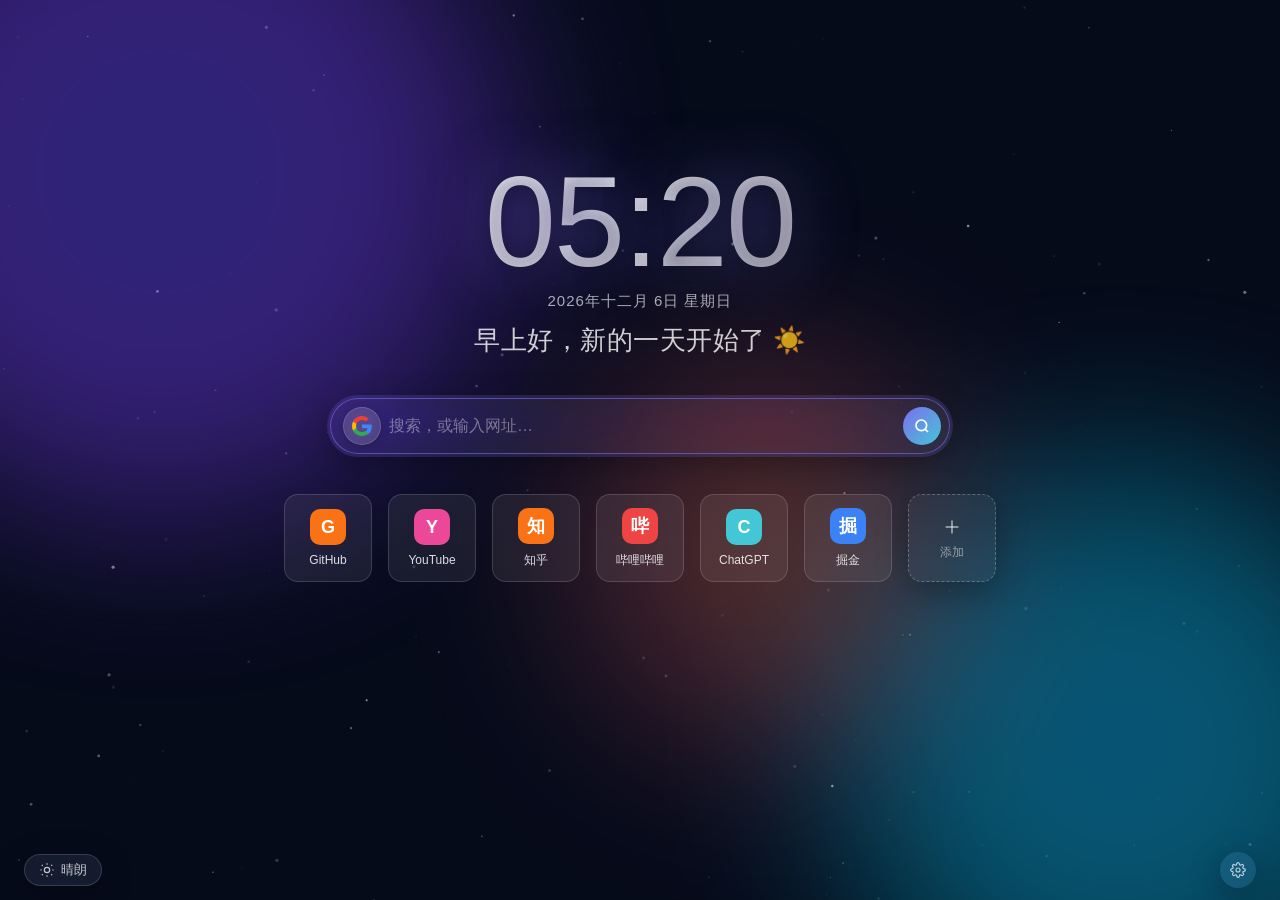
==== newtab-extension/newtab.html @ e69515d2 "feat: Lumina 新标签页扩展开发与优化（右键菜单、丝滑拖拽、Edge云同步、备份恢复）" ====
<!DOCTYPE html>
<html lang="zh-CN">
<head>
  <meta charset="UTF-8" />
  <meta name="viewport" content="width=device-width, initial-scale=1.0" />
  <title>Lumina</title>
  <link rel="stylesheet" href="newtab.css" />
</head>
<body>

  <!-- 粒子画布 -->
  <canvas id="particle-canvas"></canvas>

  <!-- 动态背景光晕 -->
  <div class="bg-orbs">
    <div class="orb orb-1"></div>
    <div class="orb orb-2"></div>
    <div class="orb orb-3"></div>
  </div>

  <!-- 主内容 -->
  <main class="main-content">

    <!-- 顶部：时间 + 问候 -->
    <section class="hero">
      <div class="clock-wrapper">
        <div class="clock" id="clock">00:00</div>
        <div class="date" id="date-display">加载中...</div>
      </div>
      <div class="greeting" id="greeting">你好！</div>
    </section>

    <!-- 搜索栏 -->
    <section class="search-section">
      <div class="search-container glass-card">
        <button class="engine-btn" id="engine-btn" title="切换搜索引擎">
          <span class="engine-icon" id="engine-icon">G</span>
        </button>
        <input
          type="text"
          id="search-input"
          class="search-input"
          placeholder="搜索，或输入网址…"
          autocomplete="off"
          autofocus
        />
        <button class="search-submit" id="search-submit" title="搜索">
          <svg viewBox="0 0 24 24" fill="none" stroke="currentColor" stroke-width="2.5">
            <circle cx="11" cy="11" r="8"/>
            <path d="m21 21-4.35-4.35"/>
          </svg>
        </button>
      </div>
      <!-- 引擎选择浮层 -->
      <div class="engine-picker glass-card" id="engine-picker">
        <button class="ep-item" data-engine="google">
          <span class="ep-badge ep-google">
            <svg viewBox="0 0 24 24" width="18" height="18">
              <path fill="#4285F4" d="M23.745 12.27c0-.7-.06-1.4-.19-2.07H12v4.51h6.6c-.29 1.52-1.14 2.82-2.4 3.68v3.05h3.88c2.27-2.09 3.665-5.17 3.665-9.17Z"/>
              <path fill="#34A853" d="M12 24c3.24 0 5.95-1.08 7.93-2.91l-3.88-3.05c-1.08.72-2.45 1.16-4.05 1.16-3.12 0-5.77-2.1-6.72-4.93H1.25v3.15C3.26 21.36 7.34 24 12 24Z"/>
              <path fill="#FBBC05" d="M5.28 14.27c-.25-.72-.38-1.49-.38-2.27s.13-1.55.38-2.27V6.58H1.25C.45 8.18 0 9.99 0 12s.45 3.82 1.25 5.42l4.03-3.15Z"/>
              <path fill="#EA4335" d="M12 4.75c1.77 0 3.35.61 4.6 1.8l3.42-3.42C17.95 1.19 15.24 0 12 0 7.34 0 3.26 2.64 1.25 6.58l4.03 3.15c.95-2.83 3.6-4.98 6.72-4.98Z"/>
            </svg>
          </span>
          <span>Google</span>
        </button>
        <button class="ep-item" data-engine="bing">
          <span class="ep-badge ep-bing">
            <svg viewBox="0 0 24 24" width="18" height="18">
              <path fill="#008373" d="M5 2.5v17.2l5.3 3.3 8.2-4.6v-5.8l-5.8-2.1v-3.8l-7.7-4.2z"/>
              <path fill="#00B294" d="M10.3 8.3l5.9 3.1v3.9l-5.9 3.3V8.3z"/>
              <path fill="#43D6B5" opacity="0.7" d="M10.3 18.6l5.9-3.3v-3.9l-5.9 3.3v3.9z"/>
            </svg>
          </span>
          <span>Bing</span>
        </button>
        <button class="ep-item" data-engine="baidu">
          <span class="ep-badge ep-baidu">
            <svg viewBox="0 0 24 24" width="18" height="18">
              <ellipse cx="6.5" cy="7.8" rx="2" ry="2.7" fill="#2932E1" transform="rotate(-20 6.5 7.8)"/>
              <ellipse cx="17.5" cy="7.8" rx="2" ry="2.7" fill="#2932E1" transform="rotate(20 17.5 7.8)"/>
              <ellipse cx="10.2" cy="4.8" rx="1.8" ry="2.5" fill="#2932E1" transform="rotate(-6 10.2 4.8)"/>
              <ellipse cx="13.8" cy="4.8" rx="1.8" ry="2.5" fill="#2932E1" transform="rotate(6 13.8 4.8)"/>
              <path fill="#DE0F17" d="M12 8.4c-3.6 0-5.8 2.3-5.8 5.2 0 2.7 1.7 4.9 4.2 5.5.6.1 1 .6 1.1 1.2.1.7.7 1.2 1.5 1.2.8 0 1.4-.5 1.5-1.2.1-.6.5-1.1 1.1-1.2 2.5-.6 4.2-2.8 4.2-5.5 0-2.9-2.2-5.2-5.8-5.2h-2z"/>
              <path fill="#FFFFFF" d="M9.8 11.5h4.4v1.4H9.8zm.8 2.4h2.8v1.3h-2.8z"/>
            </svg>
          </span>
          <span>百度</span>
        </button>
        <button class="ep-item" data-engine="duckduckgo">
          <span class="ep-badge ep-duckduckgo">
            <svg viewBox="0 0 24 24" width="18" height="18">
              <circle cx="12" cy="12" r="10.5" fill="#DE5833"/>
              <path fill="#FFFFFF" d="M15.4 12.2c-.2-.1-.5-.2-.7-.2-.2-.5-.6-1-1.1-1.3.3-.4.5-.9.5-1.4 0-1.5-1.2-2.7-2.7-2.7-.4 0-.8.1-1.2.3-.2-.5-.7-.9-1.3-.9-1 0-1.7.9-1.5 1.9l.4 1.7c-.4.4-.7.9-.7 1.5 0 .9.6 1.7 1.4 1.9v1.2c0 .6.5 1.1 1.1 1.1h3.6c.6 0 1.1-.5 1.1-1.1v-.8c.7-.2 1.2-.8 1.2-1.5 0-.5-.3-1-.6-1.2z"/>
              <circle cx="10.2" cy="8.2" r=".7" fill="#2E3440"/>
              <path fill="#F59E0B" d="M14.5 11c.8 0 1.5-.4 1.8-1-.5-.2-1.1-.3-1.8-.3v1.3z"/>
              <path fill="#10B981" d="M11 13.5h2.5v1.2H11z"/>
            </svg>
          </span>
          <span>DuckDuckGo</span>
        </button>
      </div>
    </section>

    <!-- 快捷方式网格 -->
    <section class="shortcuts-section">
      <div class="shortcuts-grid" id="shortcuts-grid">
        <!-- 由 JS 动态渲染 -->
      </div>
      <button class="add-shortcut-btn glass-card" id="add-btn" title="添加快捷方式">
        <svg viewBox="0 0 24 24" fill="none" stroke="currentColor" stroke-width="2">
          <line x1="12" y1="5" x2="12" y2="19"/><line x1="5" y1="12" x2="19" y2="12"/>
        </svg>
        <span>添加</span>
      </button>
    </section>

  </main>

  <!-- 底部工具栏 -->
  <footer class="footer">
    <div class="footer-left">
      <span id="weather-placeholder" class="weather-pill glass-card">
        <svg viewBox="0 0 24 24" fill="none" stroke="currentColor" stroke-width="1.8" width="16" height="16">
          <circle cx="12" cy="12" r="4"/><path d="M12 2v2M12 20v2M4.22 4.22l1.42 1.42M18.36 18.36l1.42 1.42M2 12h2M20 12h2M4.22 19.78l1.42-1.42M18.36 5.64l1.42-1.42"/>
        </svg>
        晴朗
      </span>
    </div>
    <div class="footer-right">
      <button class="footer-btn glass-card" id="settings-btn" title="设置">
        <svg viewBox="0 0 24 24" fill="none" stroke="currentColor" stroke-width="1.8" width="16" height="16">
          <circle cx="12" cy="12" r="3"/>
          <path d="M19.4 15a1.65 1.65 0 0 0 .33 1.82l.06.06a2 2 0 0 1-2.83 2.83l-.06-.06a1.65 1.65 0 0 0-1.82-.33 1.65 1.65 0 0 0-1 1.51V21a2 2 0 0 1-4 0v-.09A1.65 1.65 0 0 0 9 19.4a1.65 1.65 0 0 0-1.82.33l-.06.06a2 2 0 0 1-2.83-2.83l.06-.06A1.65 1.65 0 0 0 4.68 15a1.65 1.65 0 0 0-1.51-1H3a2 2 0 0 1 0-4h.09A1.65 1.65 0 0 0 4.6 9a1.65 1.65 0 0 0-.33-1.82l-.06-.06a2 2 0 0 1 2.83-2.83l.06.06A1.65 1.65 0 0 0 9 4.68a1.65 1.65 0 0 0 1-1.51V3a2 2 0 0 1 4 0v.09a1.65 1.65 0 0 0 1 1.51 1.65 1.65 0 0 0 1.82-.33l.06-.06a2 2 0 0 1 2.83 2.83l-.06.06A1.65 1.65 0 0 0 19.4 9a1.65 1.65 0 0 0 1.51 1H21a2 2 0 0 1 0 4h-.09a1.65 1.65 0 0 0-1.51 1z"/>
        </svg>
      </button>
    </div>
  </footer>

  <!-- 添加快捷方式弹窗 -->
  <div class="modal-overlay" id="modal-overlay" hidden>
    <div class="modal glass-card">
      <h3 class="modal-title">添加快捷方式</h3>
      <label>
        <span>名称</span>
        <input type="text" id="shortcut-name" placeholder="例：GitHub" maxlength="20" />
      </label>
      <label>
        <span>网址</span>
        <input type="url" id="shortcut-url" placeholder="https://github.com" />
      </label>
      <div class="modal-actions">
        <button class="btn-cancel" id="modal-cancel">取消</button>
        <button class="btn-confirm" id="modal-confirm">添加</button>
      </div>
    </div>
  </div>

  <!-- 快捷方式右键上下文菜单 -->
  <div class="context-menu glass-card" id="context-menu" hidden>
    <button class="ctx-item" id="ctx-open-new">
      <svg viewBox="0 0 24 24" fill="none" stroke="currentColor" stroke-width="2" width="15" height="15">
        <path d="M18 13v6a2 2 0 0 1-2 2H5a2 2 0 0 1-2-2V8a2 2 0 0 1 2-2h6"/>
        <polyline points="15 3 21 3 21 9"/>
        <line x1="10" y1="14" x2="21" y2="3"/>
      </svg>
      <span>在新标签页打开</span>
    </button>
    <button class="ctx-item" id="ctx-copy-url">
      <svg viewBox="0 0 24 24" fill="none" stroke="currentColor" stroke-width="2" width="15" height="15">
        <rect x="9" y="9" width="13" height="13" rx="2" ry="2"/>
        <path d="M5 15H4a2 2 0 0 1-2-2V4a2 2 0 0 1 2-2h9a2 2 0 0 1 2 2v1"/>
      </svg>
      <span>复制链接</span>
    </button>
    <div class="ctx-divider"></div>
    <button class="ctx-item" id="ctx-edit">
      <svg viewBox="0 0 24 24" fill="none" stroke="currentColor" stroke-width="2" width="15" height="15">
        <path d="M11 4H4a2 2 0 0 0-2 2v14a2 2 0 0 0 2 2h14a2 2 0 0 0 2-2v-7"/>
        <path d="M18.5 2.5a2.121 2.121 0 0 1 3 3L12 15l-4 1 1-4 9.5-9.5z"/>
      </svg>
      <span>编辑快捷方式</span>
    </button>
    <button class="ctx-item ctx-danger" id="ctx-delete">
      <svg viewBox="0 0 24 24" fill="none" stroke="currentColor" stroke-width="2" width="15" height="15">
        <polyline points="3 6 5 6 21 6"/>
        <path d="M19 6v14a2 2 0 0 1-2 2H7a2 2 0 0 1-2-2V6m3 0V4a2 2 0 0 1 2-2h4a2 2 0 0 1 2 2v2"/>
      </svg>
      <span>删除</span>
    </button>
  </div>

  <!-- 设置面板弹窗 -->
  <div class="modal-overlay" id="settings-overlay" hidden>
    <div class="modal glass-card settings-modal">
      <div class="settings-header">
        <h3 class="modal-title">设置 & 数据备份</h3>
        <button class="settings-close-btn" id="settings-close" title="关闭">&times;</button>
      </div>

      <!-- 云同步卡片 -->
      <div class="settings-section glass-subcard">
        <div class="settings-section-title">
          <svg viewBox="0 0 24 24" fill="none" stroke="currentColor" stroke-width="2" width="16" height="16">
            <path d="M17.5 19H9a7 7 0 1 1 6.71-9h1.79a4.5 4.5 0 1 1 0 9Z"/>
          </svg>
          <span>云端账号同步</span>
          <span class="sync-badge" id="sync-status-badge">已启用</span>
        </div>
        <p class="settings-desc" id="sync-provider-desc">
          基于浏览器账号（Microsoft Edge / Google Chrome）原生同步服务，数据随您的浏览器账号跨设备自动实时同步。
        </p>
        <div class="settings-btn-row">
          <button class="sub-btn" id="btn-sync-now">
            <svg viewBox="0 0 24 24" fill="none" stroke="currentColor" stroke-width="2" width="14" height="14">
              <path d="M21.5 2v6h-6M2.5 22v-6h6M2 11.5a10 10 0 0 1 18.8-4.3M22 12.5a10 10 0 0 1-18.8 4.2"/>
            </svg>
            <span>立即同步云端</span>
          </button>
        </div>
      </div>

      <!-- 本地文件备份与恢复 -->
      <div class="settings-section glass-subcard">
        <div class="settings-section-title">
          <svg viewBox="0 0 24 24" fill="none" stroke="currentColor" stroke-width="2" width="16" height="16">
            <path d="M21 15v4a2 2 0 0 1-2 2H5a2 2 0 0 1-2-2v-4"/>
            <polyline points="7 10 12 15 17 10"/>
            <line x1="12" y1="15" x2="12" y2="3"/>
          </svg>
          <span>本地文件备份</span>
        </div>
        <p class="settings-desc">
          将所有快捷方式和设置打包导出为 JSON 备份文件，或从备份文件导入还原。
        </p>
        <div class="settings-btn-row">
          <button class="sub-btn" id="btn-export-backup">
            <svg viewBox="0 0 24 24" fill="none" stroke="currentColor" stroke-width="2" width="14" height="14">
              <path d="M21 15v4a2 2 0 0 1-2 2H5a2 2 0 0 1-2-2v-4"/>
              <polyline points="7 10 12 15 17 10"/>
              <line x1="12" y1="15" x2="12" y2="3"/>
            </svg>
            <span>导出备份文件</span>
          </button>
          <button class="sub-btn" id="btn-import-backup">
            <svg viewBox="0 0 24 24" fill="none" stroke="currentColor" stroke-width="2" width="14" height="14">
              <path d="M21 15v4a2 2 0 0 1-2 2H5a2 2 0 0 1-2-2v-4"/>
              <polyline points="17 8 12 3 7 8"/>
              <line x1="12" y1="3" x2="12" y2="15"/>
            </svg>
            <span>恢复备份文件</span>
          </button>
          <input type="file" id="import-file-input" accept=".json" hidden />
        </div>
      </div>

      <!-- 危险区域：重置 -->
      <div class="settings-section glass-subcard danger-subcard">
        <div class="settings-section-title">
          <svg viewBox="0 0 24 24" fill="none" stroke="currentColor" stroke-width="2" width="16" height="16">
            <path d="M3 12a9 9 0 1 0 9-9 9.75 9.75 0 0 0-6.74 2.74L3 8"/>
            <path d="M3 3v5h5"/>
          </svg>
          <span>重置预设</span>
        </div>
        <p class="settings-desc">
          清除自定义快捷方式并重置为初始推荐列表。
        </p>
        <div class="settings-btn-row">
          <button class="sub-btn btn-danger-soft" id="btn-reset-default">
            <span>重置为默认配置</span>
          </button>
        </div>
      </div>
    </div>
  </div>

  <!-- 轻量 Toast 提示 -->
  <div class="toast glass-card" id="toast" hidden>
    <span class="toast-icon" id="toast-icon">✓</span>
    <span class="toast-message" id="toast-msg">操作成功</span>
  </div>

  <script src="newtab.js"></script>
</body>
</html>
---- newtab-extension/newtab.css ----
/* ================================
   Lumina New Tab — Stylesheet
   Design: Glassmorphism + Aurora
   ================================ */

/* ── Reset & Base ── */
*, *::before, *::after { box-sizing: border-box; margin: 0; padding: 0; }

:root {
  --accent: #7c6fef;
  --accent2: #43c6d5;
  --glass-bg: rgba(255,255,255,0.07);
  --glass-border: rgba(255,255,255,0.15);
  --glass-shadow: 0 8px 32px rgba(0,0,0,0.3);
  --text-primary: #fff;
  --text-secondary: rgba(255,255,255,0.65);
  --radius-lg: 20px;
  --radius-md: 14px;
  --radius-sm: 10px;
  --transition: 0.25s cubic-bezier(.4,0,.2,1);
}

html, body {
  width: 100%; height: 100%;
  overflow: hidden;
  font-family: -apple-system, 'Segoe UI', 'PingFang SC', 'Microsoft YaHei', sans-serif;
  color: var(--text-primary);
  background: #060b1a;
  user-select: none;
}

/* ── Canvas 粒子层 ── */
#particle-canvas {
  position: fixed; inset: 0;
  pointer-events: none;
  z-index: 0;
}

/* ── 背景光晕 ── */
.bg-orbs {
  position: fixed; inset: 0;
  z-index: 1;
  pointer-events: none;
  overflow: hidden;
}

.orb {
  position: absolute;
  border-radius: 50%;
  filter: blur(90px);
  opacity: 0.45;
  animation: float-orb 16s ease-in-out infinite alternate;
}

.orb-1 {
  width: 55vw; height: 55vw;
  background: radial-gradient(circle, #4f46e5 0%, #7c3aed 60%, transparent 100%);
  top: -20%; left: -15%;
  animation-duration: 18s;
}
.orb-2 {
  width: 45vw; height: 45vw;
  background: radial-gradient(circle, #0ea5e9 0%, #06b6d4 60%, transparent 100%);
  bottom: -15%; right: -10%;
  animation-duration: 22s;
  animation-delay: -7s;
}
.orb-3 {
  width: 30vw; height: 30vw;
  background: radial-gradient(circle, #f59e0b 0%, #ec4899 70%, transparent 100%);
  top: 40%; left: 45%;
  animation-duration: 14s;
  animation-delay: -4s;
  opacity: 0.3;
}

@keyframes float-orb {
  0%   { transform: translate(0, 0) scale(1); }
  33%  { transform: translate(4vw, -3vh) scale(1.05); }
  66%  { transform: translate(-3vw, 5vh) scale(0.97); }
  100% { transform: translate(2vw, 2vh) scale(1.03); }
}

/* ── 玻璃卡片 ── */
.glass-card {
  background: var(--glass-bg);
  border: 1px solid var(--glass-border);
  backdrop-filter: blur(18px) saturate(180%);
  -webkit-backdrop-filter: blur(18px) saturate(180%);
  box-shadow: var(--glass-shadow);
}

/* ── 主内容 ── */
.main-content {
  position: relative;
  z-index: 10;
  display: flex;
  flex-direction: column;
  align-items: center;
  justify-content: center;
  height: 100vh;
  gap: 40px;
  padding: 20px;
  padding-bottom: 20vh;   /* 光学居中：视觉重心上移 */
}

/* ── 英雄区：时钟 + 问候 ── */
.hero {
  display: flex;
  flex-direction: column;
  align-items: center;
  gap: 8px;
}

.clock-wrapper {
  display: flex;
  flex-direction: column;
  align-items: center;
  gap: 6px;
}

.clock {
  font-size: clamp(72px, 12vw, 128px);
  font-weight: 200;
  letter-spacing: -2px;
  line-height: 1;
  text-shadow: 0 0 60px rgba(124,111,239,0.6), 0 2px 20px rgba(0,0,0,0.5);
  background: linear-gradient(135deg, #fff 0%, rgba(255,255,255,0.75) 100%);
  -webkit-background-clip: text;
  -webkit-text-fill-color: transparent;
  background-clip: text;
  font-variant-numeric: tabular-nums;
  transition: none;
}

.date {
  font-size: 15px;
  color: var(--text-secondary);
  letter-spacing: 1px;
  font-weight: 300;
}

.greeting {
  font-size: clamp(18px, 2.5vw, 26px);
  font-weight: 300;
  color: rgba(255,255,255,0.80);
  letter-spacing: 0.5px;
  margin-top: 4px;
  animation: fade-in-up 0.8s ease both;
}

/* ── 搜索区 ── */
.search-section {
  position: relative;
  width: 100%;
  max-width: 620px;
  animation: fade-in-up 0.8s 0.1s ease both;
  /* 确保 picker 绝对定位相对此元素，而非祖先容器 */
  isolation: isolate;
}

.search-container {
  display: flex;
  align-items: center;
  border-radius: 50px;
  padding: 8px 8px 8px 12px;
  gap: 8px;
  transition: border-color var(--transition), box-shadow var(--transition);
}
.search-container:focus-within {
  border-color: rgba(124,111,239,0.6);
  box-shadow: 0 0 0 3px rgba(124,111,239,0.2), var(--glass-shadow);
}

.engine-btn {
  width: 38px; height: 38px;
  border-radius: 50%;
  border: 1px solid rgba(255,255,255,0.16);
  cursor: pointer;
  display: flex; align-items: center; justify-content: center;
  background: rgba(255,255,255,0.12);
  backdrop-filter: blur(10px);
  -webkit-backdrop-filter: blur(10px);
  transition: all var(--transition);
  flex-shrink: 0;
  box-shadow: 0 2px 8px rgba(0,0,0,0.2);
}
.engine-btn:hover {
  background: rgba(255,255,255,0.22);
  transform: scale(1.06);
  border-color: rgba(255,255,255,0.3);
  box-shadow: 0 4px 14px rgba(0,0,0,0.3);
}

.engine-icon {
  display: flex;
  align-items: center;
  justify-content: center;
  width: 20px;
  height: 20px;
  pointer-events: none;
}
.engine-icon svg {
  width: 20px;
  height: 20px;
  display: block;
}

.search-input {
  flex: 1;
  background: transparent;
  border: none;
  outline: none;
  color: #fff;
  font-size: 16px;
  font-weight: 300;
  caret-color: var(--accent);
  min-width: 0;
}
.search-input::placeholder { color: rgba(255,255,255,0.4); }

.search-submit {
  width: 38px; height: 38px;
  border-radius: 50%;
  border: none;
  cursor: pointer;
  display: flex; align-items: center; justify-content: center;
  background: linear-gradient(135deg, var(--accent), var(--accent2));
  color: #fff;
  flex-shrink: 0;
  transition: opacity var(--transition), transform var(--transition);
}
.search-submit svg { width: 16px; height: 16px; }
.search-submit:hover { opacity: 0.9; transform: scale(1.05); }

/* 引擎选择浮层 */
.engine-picker {
  position: absolute;
  top: calc(100% + 12px);
  left: 0;
  border-radius: var(--radius-md);
  padding: 8px;
  display: none;          /* 默认隐藏，由 JS 切换 .open class */
  flex-direction: column;
  gap: 2px;
  z-index: 100;
  min-width: 180px;
}
/* 显示状态 */
.engine-picker.open {
  display: flex;
  animation: scale-in 0.18s ease;
}

.ep-item {
  display: flex; align-items: center; gap: 12px;
  padding: 10px 14px;
  border-radius: var(--radius-sm);
  border: none;
  background: transparent;
  color: #fff;
  cursor: pointer;
  font-size: 14px;
  text-align: left;
  transition: background var(--transition);
}
.ep-item:hover { background: rgba(255,255,255,0.12); }
.ep-badge {
  width: 28px; height: 28px;
  border-radius: 50%;
  display: flex; align-items: center; justify-content: center;
  background: rgba(255,255,255,0.12);
  border: 1px solid rgba(255,255,255,0.16);
  flex-shrink: 0;
  transition: transform var(--transition), background var(--transition);
}
.ep-item:hover .ep-badge {
  transform: scale(1.1);
  background: rgba(255,255,255,0.2);
}
.ep-badge svg {
  width: 18px;
  height: 18px;
  display: block;
}

/* ── 快捷方式网格 ── */
.shortcuts-section {
  display: flex;
  flex-wrap: wrap;
  justify-content: center;
  gap: 16px;
  max-width: 720px;
  animation: fade-in-up 0.8s 0.2s ease both;
}

.shortcuts-grid {
  display: flex;
  flex-wrap: wrap;
  justify-content: center;
  gap: 16px;
}

/* 单个快捷卡片 */
.shortcut-card {
  display: flex;
  flex-direction: column;
  align-items: center;
  justify-content: center;
  gap: 8px;
  width: 88px; height: 88px;
  border-radius: var(--radius-md);
  text-decoration: none;
  color: #fff;
  cursor: pointer;
  border: 1px solid var(--glass-border);
  background: var(--glass-bg);
  backdrop-filter: blur(18px);
  -webkit-backdrop-filter: blur(18px);
  transition: transform var(--transition), background var(--transition), box-shadow var(--transition);
  position: relative;
  animation: pop-in 0.3s ease both;
  overflow: visible;
  user-select: none;
  -webkit-user-select: none;
  touch-action: none;
}
.shortcut-card:hover {
  transform: translateY(-4px) scale(1.04);
  background: rgba(255,255,255,0.12);
  box-shadow: 0 12px 40px rgba(0,0,0,0.35);
}

.shortcut-card.actions-visible {
  border-color: rgba(124, 111, 239, 0.6);
  box-shadow: 0 0 0 2px rgba(124, 111, 239, 0.35), 0 12px 30px rgba(0,0,0,0.4);
  background: rgba(255, 255, 255, 0.14);
}

.shortcut-favicon {
  width: 36px; height: 36px;
  border-radius: 10px;
  object-fit: cover;
  background: rgba(255,255,255,0.15);
  display: flex; align-items: center; justify-content: center;
  font-size: 18px;
  font-weight: 700;
  overflow: hidden;
  flex-shrink: 0;
  pointer-events: none;
}
.shortcut-favicon img {
  width: 100%; height: 100%;
  object-fit: cover;
  border-radius: 10px;
  pointer-events: none;
}
.shortcut-label {
  font-size: 12px;
  font-weight: 400;
  color: rgba(255,255,255,0.85);
  max-width: 76px;
  text-align: center;
  overflow: hidden;
  text-overflow: ellipsis;
  white-space: nowrap;
  pointer-events: none;
}

/* 删除按钮 / 编辑按钮 —— 默认隐藏，右键卡片激活 actions-visible 时显示 */
.shortcut-card .action-btn {
  position: absolute;
  width: 22px; height: 22px;
  border-radius: 50%;
  border: 2px solid rgba(255,255,255,0.3);
  color: #fff;
  cursor: pointer;
  display: flex;
  opacity: 0;
  pointer-events: none;
  transform: scale(0.5);
  align-items: center; justify-content: center;
  line-height: 1;
  transition: transform 0.22s cubic-bezier(.34,1.56,.64,1), opacity 0.2s ease, background 0.15s ease;
  z-index: 10;
  padding: 0;
}
.shortcut-card.actions-visible .action-btn {
  opacity: 1;
  pointer-events: auto;
  transform: scale(1);
}
.shortcut-card.actions-visible .action-btn:hover {
  transform: scale(1.22);
}

/* 删除：右上角 红色 */
.shortcut-card .delete-btn {
  top: -7px; right: -7px;
  background: rgba(239,68,68,0.92);
  font-size: 14px;
}
.shortcut-card .delete-btn:hover {
  background: rgba(239,68,68,1);
}

/* 编辑：左上角 紫色 */
.shortcut-card .edit-btn {
  top: -7px; left: -7px;
  background: rgba(124,111,239,0.92);
}
.shortcut-card .edit-btn:hover {
  background: rgba(124,111,239,1);
}
.edit-btn svg { width: 11px; height: 11px; }

/* ── 拖拽样式与占位 ── */
/* 正在被拖动的克隆悬浮卡片 */
.shortcut-drag-ghost {
  position: fixed;
  z-index: 1000;
  pointer-events: none;
  width: 88px; height: 88px;
  border-radius: var(--radius-md);
  border: 1px solid rgba(255,255,255,0.35);
  background: rgba(255,255,255,0.22);
  backdrop-filter: blur(20px);
  -webkit-backdrop-filter: blur(20px);
  box-shadow: 0 18px 45px rgba(0,0,0,0.55), 0 0 20px rgba(124,111,239,0.4);
  transform: scale(1.08) rotate(2deg);
  display: flex;
  flex-direction: column;
  align-items: center;
  justify-content: center;
  gap: 8px;
  color: #fff;
  transition: transform 0.08s ease;
  will-change: transform, left, top;
}

/* 原元素在网格中的占位槽 */
.shortcut-card.drag-placeholder {
  opacity: 0.35;
  background: rgba(255,255,255,0.04);
  border: 1.5px dashed rgba(255,255,255,0.35);
  transform: scale(0.95);
  pointer-events: none;
}

/* 正在拖拽时禁用 hover 放大 */
.shortcuts-grid.is-dragging .shortcut-card:not(.drag-placeholder) {
  cursor: grabbing;
}
.shortcuts-grid.is-dragging .shortcut-card:hover {
  transform: none;
  background: var(--glass-bg);
  box-shadow: none;
}

/* 拖拽动画过渡（用于 FLIP 平滑移动） */
.shortcut-card.animate-move {
  transition: transform 0.28s cubic-bezier(0.2, 0, 0, 1) !important;
}

/* ── 右键上下文菜单 ── */
.context-menu {
  position: fixed;
  z-index: 300;
  min-width: 160px;
  padding: 6px;
  border-radius: var(--radius-sm);
  background: rgba(20, 22, 38, 0.88);
  border: 1px solid rgba(255, 255, 255, 0.15);
  backdrop-filter: blur(24px);
  -webkit-backdrop-filter: blur(24px);
  box-shadow: 0 16px 40px rgba(0, 0, 0, 0.5), 0 0 0 1px rgba(255, 255, 255, 0.08);
  display: flex;
  flex-direction: column;
  gap: 3px;
  animation: scale-in 0.16s cubic-bezier(.16,1,.3,1);
  transform-origin: top left;
}
.context-menu[hidden] {
  display: none;
}
.ctx-item {
  display: flex;
  align-items: center;
  gap: 10px;
  padding: 8px 12px;
  border: none;
  border-radius: 8px;
  background: transparent;
  color: rgba(255, 255, 255, 0.88);
  font-size: 13px;
  font-weight: 400;
  cursor: pointer;
  text-align: left;
  transition: all 0.15s ease;
  width: 100%;
}
.ctx-item svg {
  color: rgba(255, 255, 255, 0.65);
  transition: color 0.15s ease;
  flex-shrink: 0;
}
.ctx-item:hover {
  background: rgba(255, 255, 255, 0.14);
  color: #fff;
}
.ctx-item:hover svg {
  color: #fff;
}
.ctx-divider {
  height: 1px;
  background: rgba(255, 255, 255, 0.08);
  margin: 3px 6px;
}
.ctx-item.ctx-danger {
  color: #f87171;
}
.ctx-item.ctx-danger svg {
  color: #f87171;
}
.ctx-item.ctx-danger:hover {
  background: rgba(239, 68, 68, 0.18);
  color: #ff8b8b;
}
.ctx-item.ctx-danger:hover svg {
  color: #ff8b8b;
}

/* 添加按钮 */
.add-shortcut-btn {
  display: flex;
  flex-direction: column;
  align-items: center;
  justify-content: center;
  gap: 6px;
  width: 88px; height: 88px;
  border-radius: var(--radius-md);
  border: 1px dashed rgba(255,255,255,0.25);
  background: rgba(255,255,255,0.04);
  cursor: pointer;
  color: rgba(255,255,255,0.5);
  font-size: 12px;
  transition: all var(--transition);
  backdrop-filter: blur(18px);
}
.add-shortcut-btn svg { width: 22px; height: 22px; }
.add-shortcut-btn:hover {
  color: #fff;
  border-color: rgba(255,255,255,0.5);
  background: rgba(255,255,255,0.10);
  transform: scale(1.04);
}

/* ── 底部工具栏 ── */
.footer {
  position: fixed;
  bottom: 0; left: 0; right: 0;
  z-index: 20;
  display: flex;
  align-items: center;
  justify-content: space-between;
  padding: 12px 24px;
}

.weather-pill {
  display: flex; align-items: center; gap: 6px;
  padding: 6px 14px;
  border-radius: 50px;
  font-size: 13px;
  color: rgba(255,255,255,0.75);
}

.footer-btn {
  display: flex; align-items: center; justify-content: center;
  width: 36px; height: 36px;
  border-radius: 50%;
  border: none;
  cursor: pointer;
  color: rgba(255,255,255,0.7);
  transition: color var(--transition), background var(--transition);
}
.footer-btn:hover { color: #fff; background: rgba(255,255,255,0.15); }

/* ── 弹窗 ── */
.modal-overlay {
  position: fixed; inset: 0;
  z-index: 200;
  display: flex; align-items: center; justify-content: center;
  background: rgba(0,0,0,0.5);
  backdrop-filter: blur(4px);
  animation: fade-in 0.2s ease;
}
.modal-overlay[hidden] { display: none; }

.modal {
  width: 360px;
  border-radius: var(--radius-lg);
  padding: 28px;
  display: flex;
  flex-direction: column;
  gap: 20px;
  animation: scale-in 0.22s cubic-bezier(.34,1.56,.64,1);
}

.modal-title {
  font-size: 18px;
  font-weight: 500;
  color: #fff;
}

.modal label {
  display: flex;
  flex-direction: column;
  gap: 8px;
  font-size: 13px;
  color: var(--text-secondary);
}
.modal label input {
  padding: 10px 14px;
  border-radius: var(--radius-sm);
  border: 1px solid var(--glass-border);
  background: rgba(255,255,255,0.06);
  color: #fff;
  font-size: 15px;
  outline: none;
  transition: border-color var(--transition);
}
.modal label input::placeholder { color: rgba(255,255,255,0.3); }
.modal label input:focus { border-color: var(--accent); }

.modal-actions {
  display: flex;
  gap: 12px;
  justify-content: flex-end;
}
.btn-cancel, .btn-confirm {
  padding: 9px 22px;
  border-radius: 50px;
  border: none;
  cursor: pointer;
  font-size: 14px;
  font-weight: 500;
  transition: all var(--transition);
}
.btn-cancel {
  background: rgba(255,255,255,0.08);
  color: rgba(255,255,255,0.7);
}
.btn-cancel:hover { background: rgba(255,255,255,0.15); color: #fff; }
.btn-confirm {
  background: linear-gradient(135deg, var(--accent), var(--accent2));
  color: #fff;
}
/* ── 设置弹窗专属样式 ── */
.settings-modal {
  width: 440px;
  max-width: calc(100vw - 32px);
  gap: 16px;
  padding: 24px;
}

.settings-header {
  display: flex;
  align-items: center;
  justify-content: space-between;
}

.settings-close-btn {
  background: transparent;
  border: none;
  color: rgba(255, 255, 255, 0.6);
  font-size: 22px;
  cursor: pointer;
  line-height: 1;
  padding: 4px 8px;
  border-radius: 6px;
  transition: all var(--transition);
}
.settings-close-btn:hover {
  color: #fff;
  background: rgba(255, 255, 255, 0.12);
}

.settings-section.glass-subcard {
  background: rgba(255, 255, 255, 0.05);
  border: 1px solid rgba(255, 255, 255, 0.1);
  border-radius: var(--radius-md);
  padding: 14px 16px;
  display: flex;
  flex-direction: column;
  gap: 8px;
}

.settings-section-title {
  display: flex;
  align-items: center;
  gap: 8px;
  font-size: 14px;
  font-weight: 500;
  color: #fff;
}
.settings-section-title svg {
  color: var(--accent);
}

.sync-badge {
  margin-left: auto;
  font-size: 11px;
  padding: 2px 8px;
  border-radius: 20px;
  background: rgba(16, 185, 129, 0.2);
  color: #34d399;
  border: 1px solid rgba(16, 185, 129, 0.35);
}

.settings-desc {
  font-size: 12px;
  color: rgba(255, 255, 255, 0.65);
  line-height: 1.5;
  margin: 0;
}

.settings-btn-row {
  display: flex;
  gap: 10px;
  flex-wrap: wrap;
  margin-top: 4px;
}

.sub-btn {
  display: inline-flex;
  align-items: center;
  gap: 6px;
  padding: 7px 14px;
  border-radius: 8px;
  border: 1px solid rgba(255, 255, 255, 0.15);
  background: rgba(255, 255, 255, 0.08);
  color: #fff;
  font-size: 12px;
  font-weight: 500;
  cursor: pointer;
  transition: all var(--transition);
}
.sub-btn:hover {
  background: rgba(255, 255, 255, 0.18);
  border-color: rgba(255, 255, 255, 0.3);
  transform: translateY(-1px);
}
.sub-btn svg {
  color: rgba(255, 255, 255, 0.8);
}

.danger-subcard {
  border-color: rgba(239, 68, 68, 0.2);
  background: rgba(239, 68, 68, 0.04);
}
.danger-subcard .settings-section-title svg {
  color: #f87171;
}

.btn-danger-soft {
  background: rgba(239, 68, 68, 0.12);
  border-color: rgba(239, 68, 68, 0.3);
  color: #fca5a5;
}
.btn-danger-soft:hover {
  background: rgba(239, 68, 68, 0.25);
  border-color: rgba(239, 68, 68, 0.5);
  color: #fff;
}

/* ── Toast 浮动提示 ── */
.toast {
  position: fixed;
  bottom: 64px;
  left: 50%;
  transform: translateX(-50%) translateY(0);
  z-index: 500;
  display: flex;
  align-items: center;
  gap: 10px;
  padding: 10px 20px;
  border-radius: 50px;
  font-size: 13px;
  color: #fff;
  border: 1px solid rgba(255, 255, 255, 0.2);
  background: rgba(18, 20, 36, 0.88);
  backdrop-filter: blur(20px);
  -webkit-backdrop-filter: blur(20px);
  box-shadow: 0 12px 30px rgba(0, 0, 0, 0.45);
  animation: toast-in 0.24s cubic-bezier(.16,1,.3,1);
  pointer-events: none;
}
.toast[hidden] {
  display: none;
}
.toast-icon {
  display: flex;
  align-items: center;
  justify-content: center;
  width: 18px;
  height: 18px;
  border-radius: 50%;
  background: var(--accent);
  color: #fff;
  font-size: 11px;
  font-weight: 700;
}

@keyframes toast-in {
  from { opacity: 0; transform: translateX(-50%) translateY(12px); }
  to   { opacity: 1; transform: translateX(-50%) translateY(0); }
}

/* ── 动画 ── */
@keyframes fade-in-up {
  from { opacity: 0; transform: translateY(24px); }
  to   { opacity: 1; transform: translateY(0); }
}
@keyframes fade-in {
  from { opacity: 0; }
  to   { opacity: 1; }
}
@keyframes scale-in {
  from { opacity: 0; transform: scale(0.92); }
  to   { opacity: 1; transform: scale(1); }
}
@keyframes pop-in {
  from { opacity: 0; transform: scale(0.8); }
  to   { opacity: 1; transform: scale(1); }
}

/* ── 响应式 ── */
@media (max-width: 600px) {
  .main-content { gap: 28px; }
  .shortcuts-section { max-width: 100%; }
  .shortcut-card, .add-shortcut-btn { width: 72px; height: 72px; }
}
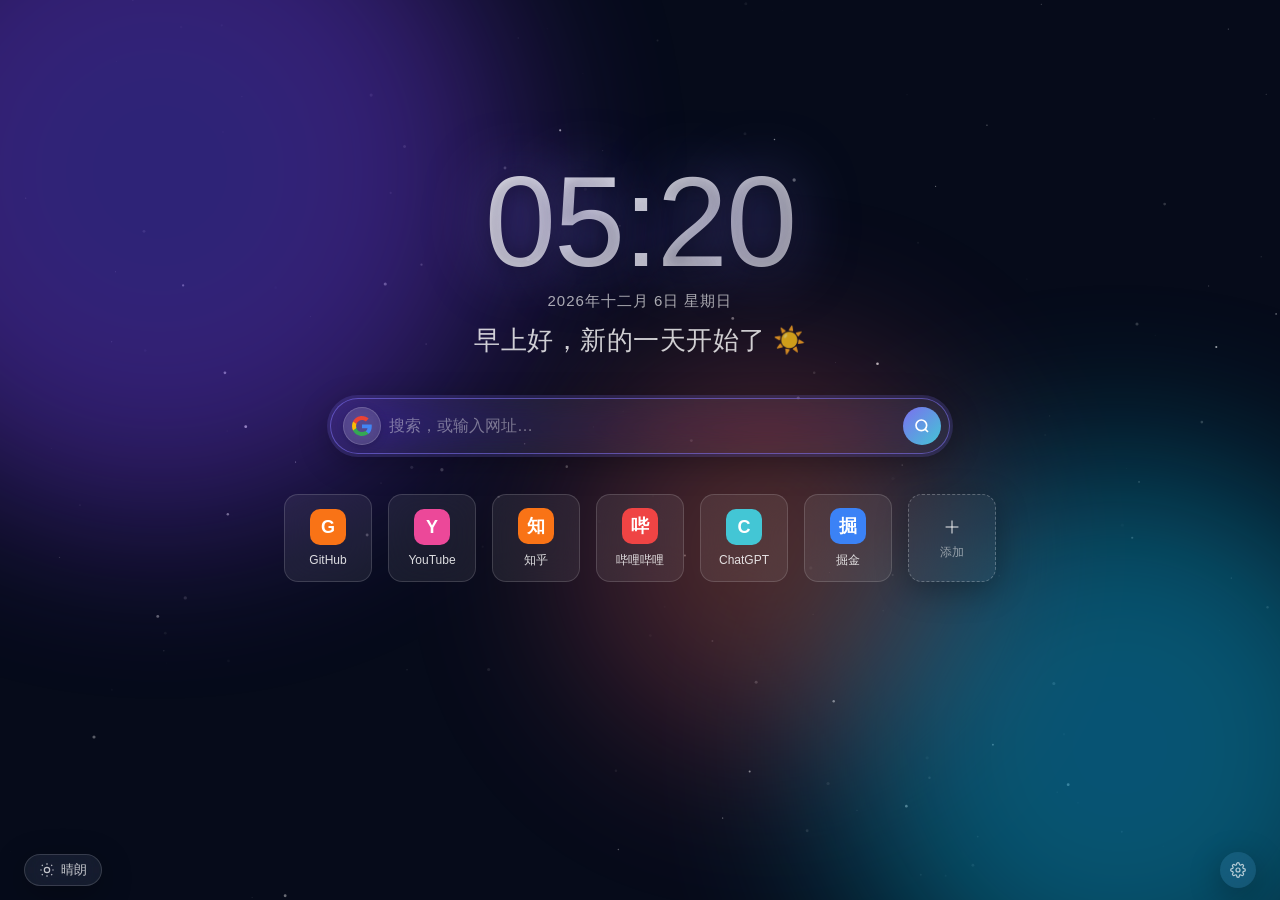
==== commit 02f35c3a: "feat: 支持悬浮球与面板拖拽调整位置，新增定时循环送礼功能 (每M秒送N个)" ====
--- a/newtab-extension/newtab.html
+++ b/newtab-extension/newtab.html
@@ -50,6 +50,14 @@
             <path d="m21 21-4.35-4.35"/>
           </svg>
         </button>
+      </div>
+      <!-- 搜索历史浮层 -->
+      <div class="search-history glass-card" id="search-history" hidden>
+        <div class="sh-header">
+          <span class="sh-title">搜索历史</span>
+          <button class="sh-clear" id="sh-clear" title="清空全部历史">清空</button>
+        </div>
+        <ul class="sh-list" id="sh-list"></ul>
       </div>
       <!-- 引擎选择浮层 -->
       <div class="engine-picker glass-card" id="engine-picker">
--- a/newtab-extension/newtab.css
+++ b/newtab-extension/newtab.css
@@ -166,7 +166,10 @@
   padding: 8px 8px 8px 12px;
   gap: 8px;
   transition: border-color var(--transition), box-shadow var(--transition);
-}
+  /* 整框任意空白处都可点击聚焦输入框 */
+  cursor: text;
+}
+.search-container button { cursor: pointer; }
 .search-container:focus-within {
   border-color: rgba(124,111,239,0.6);
   box-shadow: 0 0 0 3px rgba(124,111,239,0.2), var(--glass-shadow);
@@ -216,6 +219,9 @@
   font-weight: 300;
   caret-color: var(--accent);
   min-width: 0;
+  /* 撑满容器高度，让上下留白也能点中输入 */
+  align-self: stretch;
+  padding: 9px 0;
 }
 .search-input::placeholder { color: rgba(255,255,255,0.4); }
 
@@ -233,7 +239,117 @@
 .search-submit svg { width: 16px; height: 16px; }
 .search-submit:hover { opacity: 0.9; transform: scale(1.05); }
 
-/* 引擎选择浮层 */
+/* ── 搜索历史浮层 ── */
+.search-history {
+  position: absolute;
+  top: calc(100% + 10px);
+  left: 0;
+  right: 0;
+  z-index: 90;
+  border-radius: var(--radius-md);
+  padding: 10px;
+  display: flex;
+  flex-direction: column;
+  gap: 6px;
+  max-height: 340px;
+  animation: scale-in 0.18s ease;
+}
+/* hidden 属性默认 display:none，会被上面的 flex 覆盖，必须显式声明 */
+.search-history[hidden] { display: none; }
+
+.sh-header {
+  display: flex;
+  align-items: center;
+  justify-content: space-between;
+  padding: 2px 6px 6px;
+  border-bottom: 1px solid rgba(255,255,255,0.10);
+}
+.sh-title {
+  font-size: 12px;
+  color: var(--text-secondary);
+  letter-spacing: 1px;
+}
+.sh-clear {
+  border: none;
+  background: transparent;
+  color: var(--text-secondary);
+  font-size: 12px;
+  padding: 3px 8px;
+  border-radius: 6px;
+  transition: all var(--transition);
+}
+.sh-clear:hover {
+  color: #fff;
+  background: rgba(255,255,255,0.14);
+}
+
+.sh-list {
+  list-style: none;
+  margin: 0;
+  padding: 0;
+  overflow-y: auto;
+  max-height: 264px;
+}
+
+.sh-item {
+  display: flex;
+  align-items: center;
+  gap: 10px;
+  padding: 9px 10px;
+  border-radius: var(--radius-sm);
+  color: rgba(255,255,255,0.82);
+  font-size: 14px;
+  font-weight: 300;
+  cursor: pointer;
+  transition: background var(--transition), color var(--transition);
+}
+/* 鼠标悬停与 ↑↓ 键盘选中共用高亮样式 */
+.sh-item:hover,
+.sh-item.active {
+  background: rgba(255,255,255,0.12);
+  color: #fff;
+}
+.sh-icon {
+  width: 14px;
+  height: 14px;
+  flex-shrink: 0;
+  opacity: 0.55;
+}
+.sh-text {
+  flex: 1;
+  min-width: 0;
+  overflow: hidden;
+  text-overflow: ellipsis;
+  white-space: nowrap;
+}
+.sh-del {
+  flex-shrink: 0;
+  width: 22px;
+  height: 22px;
+  border: none;
+  border-radius: 50%;
+  background: transparent;
+  color: rgba(255,255,255,0.45);
+  font-size: 12px;
+  line-height: 1;
+  opacity: 0;
+  transition: all var(--transition);
+}
+.sh-item:hover .sh-del { opacity: 1; }
+.sh-del:hover {
+  background: rgba(255,77,109,0.28);
+  color: #fff;
+}
+
+.sh-empty {
+  list-style: none;
+  padding: 18px 10px;
+  text-align: center;
+  font-size: 13px;
+  color: var(--text-secondary);
+}
+
+/* ── 引擎选择浮层 ── */
 .engine-picker {
   position: absolute;
   top: calc(100% + 12px);
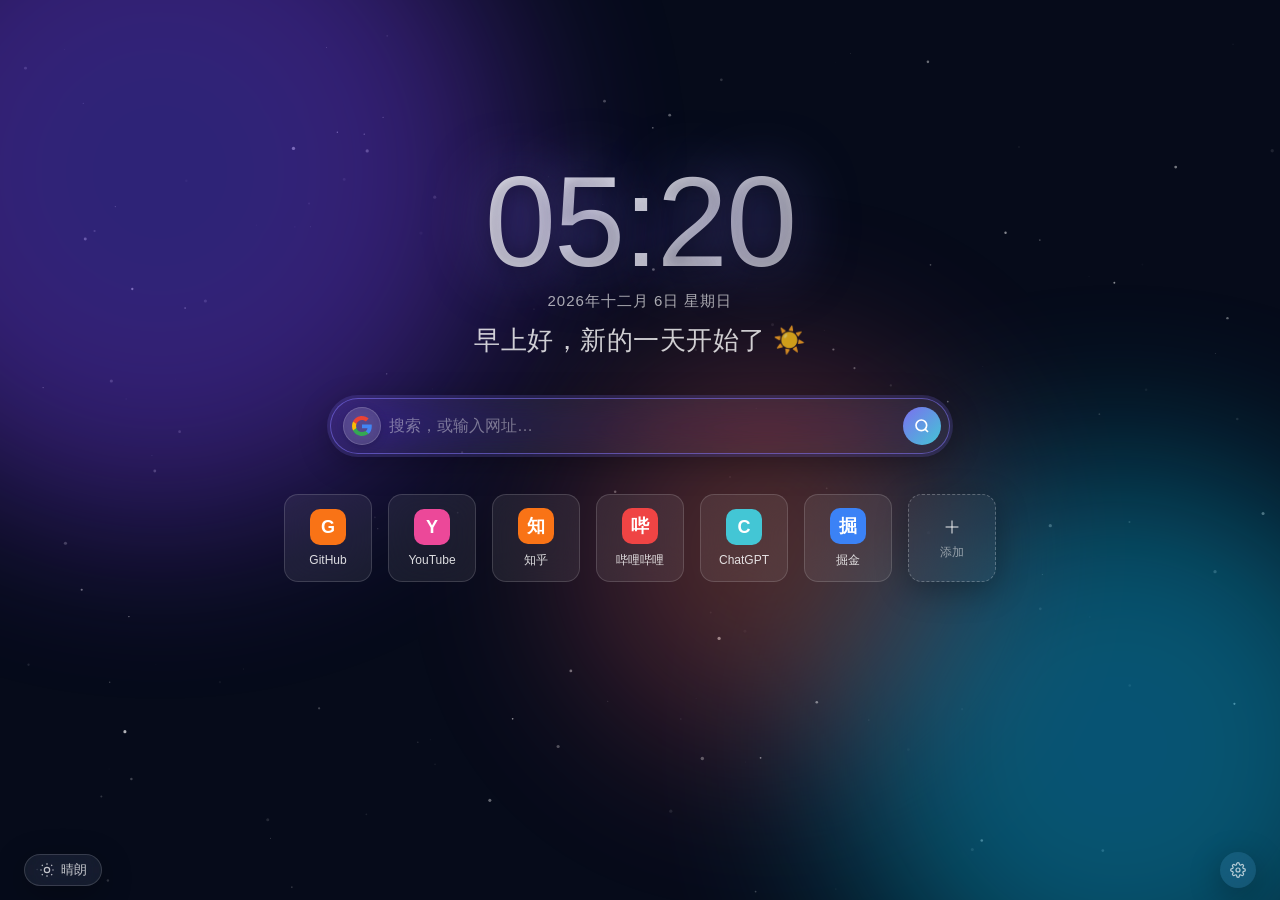
==== commit 8c6f109f: "feat(newtab): 新增右键重新获取图标功能并实现本地持久化" ====
--- a/newtab-extension/newtab.html
+++ b/newtab-extension/newtab.html
@@ -181,6 +181,14 @@
       </svg>
       <span>复制链接</span>
     </button>
+    <button class="ctx-item" id="ctx-refresh-icon">
+      <svg viewBox="0 0 24 24" fill="none" stroke="currentColor" stroke-width="2" width="15" height="15">
+        <polyline points="23 4 23 10 17 10"/>
+        <polyline points="1 20 1 14 7 14"/>
+        <path d="M3.51 9a9 9 0 0 1 14.85-3.36L23 10M1 14l4.64 4.36A9 9 0 0 0 20.49 15"/>
+      </svg>
+      <span>重新获取图标</span>
+    </button>
     <div class="ctx-divider"></div>
     <button class="ctx-item" id="ctx-edit">
       <svg viewBox="0 0 24 24" fill="none" stroke="currentColor" stroke-width="2" width="15" height="15">
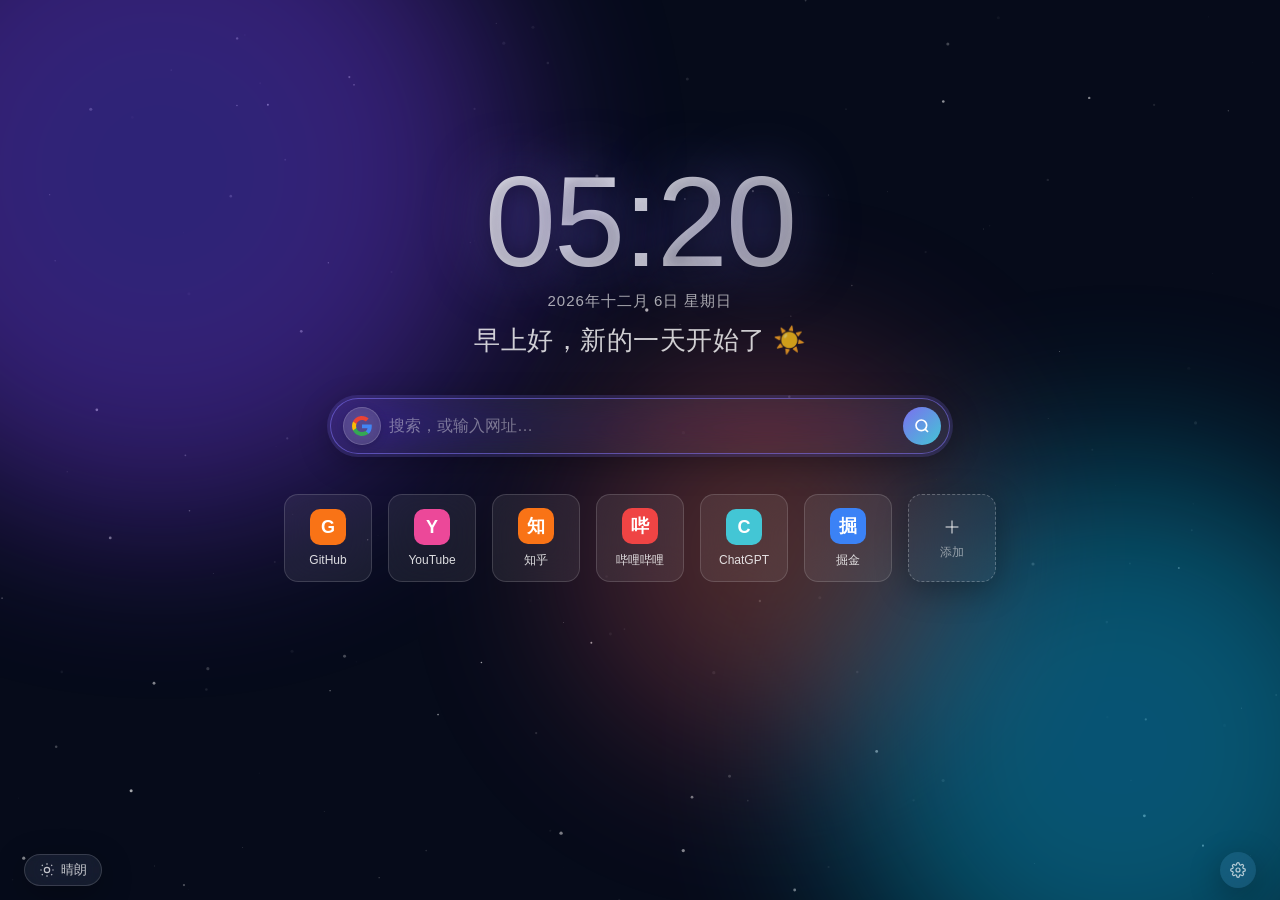
==== commit 696ff6cd: "update new tab plugin to github" ====
--- a/newtab-extension/newtab.html
+++ b/newtab-extension/newtab.html
@@ -214,25 +214,86 @@
         <button class="settings-close-btn" id="settings-close" title="关闭">&times;</button>
       </div>
 
-      <!-- 云同步卡片 -->
-      <div class="settings-section glass-subcard">
+      <!-- GitHub Gist 云端同步卡片 -->
+      <div class="settings-section glass-subcard gist-sync-section">
         <div class="settings-section-title">
-          <svg viewBox="0 0 24 24" fill="none" stroke="currentColor" stroke-width="2" width="16" height="16">
-            <path d="M17.5 19H9a7 7 0 1 1 6.71-9h1.79a4.5 4.5 0 1 1 0 9Z"/>
+          <svg viewBox="0 0 24 24" fill="currentColor" width="16" height="16">
+            <path d="M12 0C5.37 0 0 5.37 0 12c0 5.31 3.435 9.795 8.205 11.385.6.105.825-.255.825-.57 0-.285-.015-1.23-.015-2.235-3.015.555-3.795-.735-4.035-1.41-.135-.345-.72-1.41-1.23-1.695-.42-.225-1.02-.78-.015-.795.945-.015 1.62.87 1.845 1.23 1.08 1.815 2.805 1.305 3.495.99.105-.78.42-1.305.765-1.605-2.67-.3-5.46-1.335-5.46-5.925 0-1.305.465-2.385 1.23-3.225-.12-.3-.54-1.53.12-3.18 0 0 1.005-.315 3.3 1.23.96-.27 1.98-.405 3-.405s2.04.135 3 .405c2.295-1.56 3.3-1.23 3.3-1.23.66 1.65.24 2.88.12 3.18.765.84 1.23 1.905 1.23 3.225 0 4.605-2.805 5.625-5.475 5.925.435.375.81 1.095.81 2.22 0 1.605-.015 2.895-.015 3.3 0 .315.225.69.825.57A12.02 12.02 0 0 0 24 12c0-6.63-5.37-12-12-12Z"/>
           </svg>
-          <span>云端账号同步</span>
-          <span class="sync-badge" id="sync-status-badge">已启用</span>
-        </div>
-        <p class="settings-desc" id="sync-provider-desc">
-          基于浏览器账号（Microsoft Edge / Google Chrome）原生同步服务，数据随您的浏览器账号跨设备自动实时同步。
-        </p>
-        <div class="settings-btn-row">
-          <button class="sub-btn" id="btn-sync-now">
-            <svg viewBox="0 0 24 24" fill="none" stroke="currentColor" stroke-width="2" width="14" height="14">
-              <path d="M21.5 2v6h-6M2.5 22v-6h6M2 11.5a10 10 0 0 1 18.8-4.3M22 12.5a10 10 0 0 1-18.8 4.2"/>
-            </svg>
-            <span>立即同步云端</span>
-          </button>
+          <span>GitHub 云端同步</span>
+          <span class="sync-badge unconfigured" id="gist-status-badge">未连接</span>
+        </div>
+
+        <!-- 状态 1：未连接视图 -->
+        <div id="gist-unauth-view" class="gist-view-pane">
+          <p class="settings-desc">
+            无需手动配置 Token 或 Gist ID。点击登录并授权后，插件将<strong>全自动检索已有同步或创建私有 Gist</strong>，跨设备真正零复制、零粘贴。
+          </p>
+
+          <div class="settings-btn-row">
+            <button class="sub-btn btn-github-login" id="btn-github-login">
+              <svg viewBox="0 0 24 24" fill="currentColor" width="16" height="16">
+                <path d="M12 0C5.37 0 0 5.37 0 12c0 5.31 3.435 9.795 8.205 11.385.6.105.825-.255.825-.57 0-.285-.015-1.23-.015-2.235-3.015.555-3.795-.735-4.035-1.41-.135-.345-.72-1.41-1.23-1.695-.42-.225-1.02-.78-.015-.795.945-.015 1.62.87 1.845 1.23 1.08 1.815 2.805 1.305 3.495.99.105-.78.42-1.305.765-1.605-2.67-.3-5.46-1.335-5.46-5.925 0-1.305.465-2.385 1.23-3.225-.12-.3-.54-1.53.12-3.18 0 0 1.005-.315 3.3 1.23.96-.27 1.98-.405 3-.405s2.04.135 3 .405c2.295-1.56 3.3-1.23 3.3-1.23.66 1.65.24 2.88.12 3.18.765.84 1.23 1.905 1.23 3.225 0 4.605-2.805 5.625-5.475 5.925.435.375.81 1.095.81 2.22 0 1.605-.015 2.895-.015 3.3 0 .315.225.69.825.57A12.02 12.02 0 0 0 24 12c0-6.63-5.37-12-12-12Z"/>
+              </svg>
+              <span>使用 GitHub 账号登录</span>
+            </button>
+          </div>
+
+          <!-- 设备码授权提示盒（发起登录后展开） -->
+          <div class="gist-device-box" id="gist-device-box" hidden>
+            <div class="gist-device-header">
+              <span class="gist-pulse-dot"></span>
+              <span>已打开 GitHub 授权页面，请核对验证码：</span>
+            </div>
+            <div class="gist-code-badge">
+              <span class="gist-code-text" id="gist-code-text">---- - ----</span>
+              <button type="button" class="sub-btn btn-code-copy" id="btn-copy-code" title="复制验证码">复制</button>
+            </div>
+            <p class="gist-device-tip">页面若未自动聚焦，请粘贴上述验证码并点击 <strong>Continue → Authorize</strong>。插件将在授权后自动完成关联。</p>
+            <div class="settings-btn-row">
+              <button type="button" class="sub-btn btn-danger-soft" id="btn-cancel-auth">取消授权</button>
+            </div>
+          </div>
+        </div>
+
+        <!-- 状态 2：已连接视图 -->
+        <div id="gist-authed-view" class="gist-view-pane" hidden>
+          <div class="gist-user-card">
+            <img class="gist-user-avatar" id="gist-user-avatar" src="" alt="avatar" />
+            <div class="gist-user-meta">
+              <div class="gist-user-name-row">
+                <span class="gist-user-name" id="gist-user-name">GitHub User</span>
+                <span class="gist-user-badge">已授权</span>
+              </div>
+              <div class="gist-linked-info" id="gist-linked-desc">已自动关联云端数据</div>
+            </div>
+          </div>
+
+          <div class="gist-sync-info">
+            上次同步：<span id="gist-last-sync-time">暂无记录</span>
+          </div>
+
+          <div class="settings-btn-row">
+            <button class="sub-btn btn-primary-soft" id="btn-gist-push" title="将当前电脑配置推送到云端">
+              <svg viewBox="0 0 24 24" fill="none" stroke="currentColor" stroke-width="2" width="14" height="14">
+                <path d="M21 15v4a2 2 0 0 1-2 2H5a2 2 0 0 1-2-2v-4"/>
+                <polyline points="17 8 12 3 7 8"/>
+                <line x1="12" y1="3" x2="12" y2="15"/>
+              </svg>
+              <span>推送到云端 (上传)</span>
+            </button>
+            <button class="sub-btn" id="btn-gist-pull" title="从云端获取最新配置覆盖本地">
+              <svg viewBox="0 0 24 24" fill="none" stroke="currentColor" stroke-width="2" width="14" height="14">
+                <path d="M21 15v4a2 2 0 0 1-2 2H5a2 2 0 0 1-2-2v-4"/>
+                <polyline points="7 10 12 15 17 10"/>
+                <line x1="12" y1="3" x2="12" y2="15"/>
+              </svg>
+              <span>从云端拉取 (下载)</span>
+            </button>
+            <button class="sub-btn btn-danger-soft" id="btn-gist-disconnect" title="清除账号凭证并断开同步">
+              <span>断开连接</span>
+            </button>
+          </div>
         </div>
       </div>
 
--- a/newtab-extension/newtab.css
+++ b/newtab-extension/newtab.css
@@ -889,6 +889,246 @@
   color: #fff;
 }
 
+/* ── GitHub Gist 同步组件样式 ── */
+.gist-sync-section {
+  gap: 12px;
+}
+.gist-view-pane {
+  display: flex;
+  flex-direction: column;
+  gap: 10px;
+}
+.gist-view-pane[hidden] {
+  display: none !important;
+}
+
+.btn-github-login {
+  width: 100%;
+  justify-content: center;
+  padding: 10px 16px;
+  background: rgba(255, 255, 255, 0.12);
+  border: 1px solid rgba(255, 255, 255, 0.28);
+  font-size: 13px;
+  font-weight: 600;
+  color: #fff;
+  border-radius: var(--radius-sm);
+  box-shadow: 0 4px 12px rgba(0, 0, 0, 0.2);
+}
+.btn-github-login:hover {
+  background: rgba(255, 255, 255, 0.22);
+  border-color: rgba(255, 255, 255, 0.45);
+  transform: translateY(-1px);
+}
+
+/* 设备码授权卡片 */
+.gist-device-box {
+  display: flex;
+  flex-direction: column;
+  gap: 10px;
+  padding: 12px 14px;
+  background: rgba(167, 139, 250, 0.08);
+  border: 1px solid rgba(167, 139, 250, 0.3);
+  border-radius: var(--radius-md);
+  animation: fade-in 0.2s ease;
+}
+.gist-device-box[hidden] {
+  display: none !important;
+}
+
+.gist-device-header {
+  display: flex;
+  align-items: center;
+  gap: 8px;
+  font-size: 12px;
+  color: #e2e8f0;
+  font-weight: 500;
+}
+
+.gist-pulse-dot {
+  width: 8px;
+  height: 8px;
+  border-radius: 50%;
+  background: #34d399;
+  box-shadow: 0 0 8px #34d399;
+  animation: pulse-ring 1.5s infinite;
+}
+
+@keyframes pulse-ring {
+  0% { transform: scale(0.9); opacity: 0.8; }
+  50% { transform: scale(1.3); opacity: 1; }
+  100% { transform: scale(0.9); opacity: 0.8; }
+}
+
+.gist-code-badge {
+  display: flex;
+  align-items: center;
+  justify-content: space-between;
+  padding: 8px 14px;
+  background: rgba(0, 0, 0, 0.4);
+  border: 1px dashed rgba(167, 139, 250, 0.5);
+  border-radius: var(--radius-sm);
+}
+.gist-code-text {
+  font-family: monospace;
+  font-size: 18px;
+  font-weight: 700;
+  letter-spacing: 2px;
+  color: #c4b5fd;
+  user-select: all;
+}
+.btn-code-copy {
+  padding: 4px 10px;
+  font-size: 11px;
+}
+
+.gist-device-tip {
+  font-size: 11px;
+  color: rgba(255, 255, 255, 0.65);
+  line-height: 1.5;
+  margin: 0;
+}
+
+/* 已授权用户卡片 */
+.gist-user-card {
+  display: flex;
+  align-items: center;
+  gap: 12px;
+  padding: 10px 12px;
+  background: rgba(255, 255, 255, 0.06);
+  border: 1px solid rgba(255, 255, 255, 0.12);
+  border-radius: var(--radius-md);
+}
+.gist-user-avatar {
+  width: 38px;
+  height: 38px;
+  border-radius: 50%;
+  border: 1px solid rgba(255, 255, 255, 0.25);
+  background: rgba(255, 255, 255, 0.1);
+  object-fit: cover;
+}
+.gist-user-meta {
+  display: flex;
+  flex-direction: column;
+  gap: 3px;
+  overflow: hidden;
+}
+.gist-user-name-row {
+  display: flex;
+  align-items: center;
+  gap: 6px;
+}
+.gist-user-name {
+  font-size: 13px;
+  font-weight: 600;
+  color: #fff;
+}
+.gist-user-badge {
+  font-size: 10px;
+  padding: 1px 6px;
+  border-radius: 12px;
+  background: rgba(16, 185, 129, 0.2);
+  color: #34d399;
+  border: 1px solid rgba(16, 185, 129, 0.35);
+}
+.gist-linked-info {
+  font-size: 11px;
+  color: rgba(255, 255, 255, 0.55);
+  white-space: nowrap;
+  overflow: hidden;
+  text-overflow: ellipsis;
+}
+
+.gist-form-group {
+  display: flex;
+  flex-direction: column;
+  gap: 4px;
+}
+.gist-label {
+  font-size: 11px;
+  color: rgba(255, 255, 255, 0.75);
+  font-weight: 500;
+  display: flex;
+  align-items: center;
+  gap: 4px;
+}
+.gist-input-wrapper {
+  position: relative;
+  display: flex;
+  align-items: center;
+}
+.settings-input {
+  width: 100%;
+  padding: 8px 12px;
+  border-radius: var(--radius-sm);
+  border: 1px solid rgba(255, 255, 255, 0.15);
+  background: rgba(0, 0, 0, 0.25);
+  color: #fff;
+  font-size: 12px;
+  font-family: inherit;
+  outline: none;
+  box-sizing: border-box;
+  transition: border-color var(--transition), box-shadow var(--transition);
+}
+.gist-input-wrapper .settings-input {
+  padding-right: 36px;
+}
+.settings-input:focus {
+  border-color: var(--accent);
+  box-shadow: 0 0 0 2px rgba(167, 139, 250, 0.2);
+}
+.settings-input::placeholder {
+  color: rgba(255, 255, 255, 0.3);
+  font-size: 11px;
+}
+.gist-eye-btn {
+  position: absolute;
+  right: 6px;
+  top: 50%;
+  transform: translateY(-50%);
+  background: transparent;
+  border: none;
+  color: rgba(255, 255, 255, 0.5);
+  padding: 4px 6px;
+  cursor: pointer;
+  border-radius: 4px;
+  display: flex;
+  align-items: center;
+  justify-content: center;
+  transition: color var(--transition);
+}
+.gist-eye-btn:hover {
+  color: #fff;
+}
+.gist-sync-info {
+  font-size: 11px;
+  color: rgba(255, 255, 255, 0.5);
+  margin-top: 2px;
+}
+.gist-sync-info span {
+  color: rgba(255, 255, 255, 0.85);
+  font-family: monospace;
+}
+.btn-primary-soft {
+  background: rgba(167, 139, 250, 0.2);
+  border-color: rgba(167, 139, 250, 0.4);
+  color: #d8b4fe;
+}
+.btn-primary-soft:hover {
+  background: rgba(167, 139, 250, 0.35);
+  border-color: rgba(167, 139, 250, 0.6);
+  color: #fff;
+}
+.sync-badge.ready {
+  background: rgba(16, 185, 129, 0.2);
+  color: #34d399;
+  border-color: rgba(16, 185, 129, 0.35);
+}
+.sync-badge.unconfigured {
+  background: rgba(255, 255, 255, 0.08);
+  color: rgba(255, 255, 255, 0.5);
+  border-color: rgba(255, 255, 255, 0.15);
+}
+
 /* ── Toast 浮动提示 ── */
 .toast {
   position: fixed;
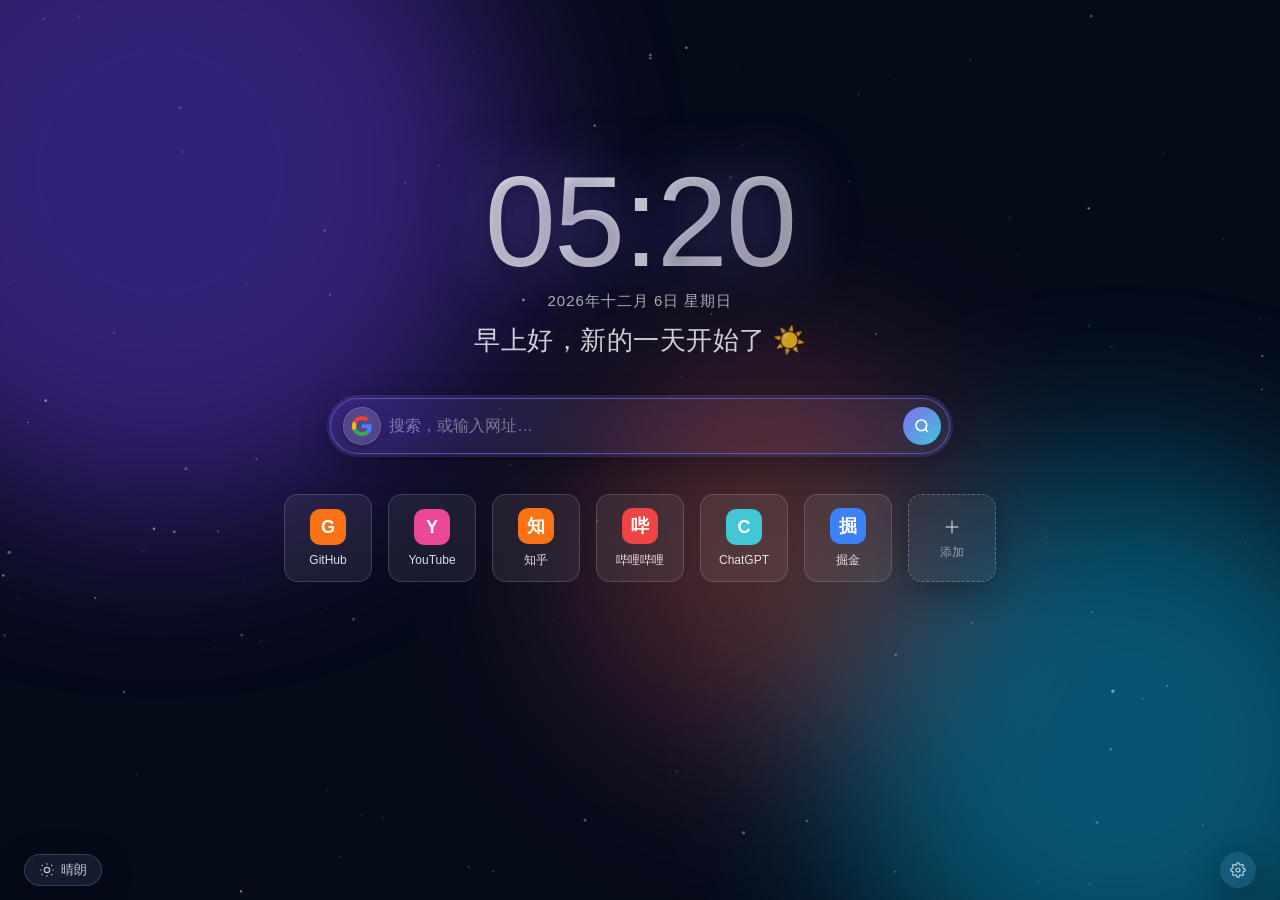
==== commit 411af4a8: "feat(newtab): 支持更新标签页自动上传Gist、历史记录同步开关及引擎同步" ====
--- a/newtab-extension/newtab.html
+++ b/newtab-extension/newtab.html
@@ -271,6 +271,26 @@
 
           <div class="gist-sync-info">
             上次同步：<span id="gist-last-sync-time">暂无记录</span>
+          </div>
+
+          <!-- 同步配置选项 -->
+          <div class="gist-options-group">
+            <div class="gist-option-row">
+              <div class="gist-option-info">
+                <span class="gist-option-title">上传搜索历史</span>
+                <span class="gist-option-desc">将本地搜索记录同步至云端 Gist</span>
+              </div>
+              <label class="switch-toggle" title="是否上传搜索历史">
+                <input type="checkbox" id="toggle-sync-history" />
+                <span class="switch-slider"></span>
+              </label>
+            </div>
+            <div class="gist-auto-tip">
+              <svg viewBox="0 0 24 24" fill="none" stroke="currentColor" stroke-width="2" width="13" height="13">
+                <path d="M21.5 2v6h-6M21.34 15.57a10 10 0 1 1-.57-8.38l5.67-5.67"/>
+              </svg>
+              <span>标签页、引擎选择及历史记录变更后自动上传至 Gist</span>
+            </div>
           </div>
 
           <div class="settings-btn-row">
--- a/newtab-extension/newtab.css
+++ b/newtab-extension/newtab.css
@@ -1129,6 +1129,111 @@
   border-color: rgba(255, 255, 255, 0.15);
 }
 
+/* ── Gist 选项配置与切换开关 ── */
+.gist-options-group {
+  display: flex;
+  flex-direction: column;
+  gap: 10px;
+  background: rgba(255, 255, 255, 0.03);
+  border: 1px solid rgba(255, 255, 255, 0.08);
+  border-radius: var(--radius-sm);
+  padding: 10px 12px;
+  margin-top: 2px;
+}
+
+.gist-option-row {
+  display: flex;
+  align-items: center;
+  justify-content: space-between;
+  gap: 12px;
+}
+
+.gist-option-info {
+  display: flex;
+  flex-direction: column;
+  gap: 2px;
+}
+
+.gist-option-title {
+  font-size: 13px;
+  font-weight: 500;
+  color: #fff;
+}
+
+.gist-option-desc {
+  font-size: 11px;
+  color: rgba(255, 255, 255, 0.5);
+}
+
+.gist-auto-tip {
+  display: flex;
+  align-items: center;
+  gap: 6px;
+  font-size: 11px;
+  color: #c4b5fd;
+  opacity: 0.9;
+  padding-top: 6px;
+  border-top: 1px dashed rgba(255, 255, 255, 0.08);
+}
+
+.gist-auto-tip svg {
+  flex-shrink: 0;
+  color: var(--accent);
+}
+
+/* 玻璃拟态开关 */
+.switch-toggle {
+  position: relative;
+  display: inline-block;
+  width: 42px;
+  height: 22px;
+  flex-shrink: 0;
+  cursor: pointer;
+}
+
+.switch-toggle input {
+  opacity: 0;
+  width: 0;
+  height: 0;
+  position: absolute;
+}
+
+.switch-slider {
+  position: absolute;
+  inset: 0;
+  background: rgba(255, 255, 255, 0.14);
+  border: 1px solid rgba(255, 255, 255, 0.2);
+  border-radius: 22px;
+  transition: all 0.25s cubic-bezier(0.4, 0, 0.2, 1);
+}
+
+.switch-slider::before {
+  content: "";
+  position: absolute;
+  height: 16px;
+  width: 16px;
+  left: 2px;
+  bottom: 2px;
+  background: #ffffff;
+  border-radius: 50%;
+  box-shadow: 0 1px 3px rgba(0, 0, 0, 0.35);
+  transition: transform 0.25s cubic-bezier(0.4, 0, 0.2, 1), background-color 0.25s ease;
+}
+
+.switch-toggle input:checked + .switch-slider {
+  background: var(--accent);
+  border-color: rgba(167, 139, 250, 0.7);
+  box-shadow: 0 0 10px rgba(167, 139, 250, 0.3);
+}
+
+.switch-toggle input:checked + .switch-slider::before {
+  transform: translateX(20px);
+}
+
+.switch-toggle:hover .switch-slider {
+  border-color: rgba(255, 255, 255, 0.38);
+}
+
 /* ── Toast 浮动提示 ── */
 .toast {
   position: fixed;
